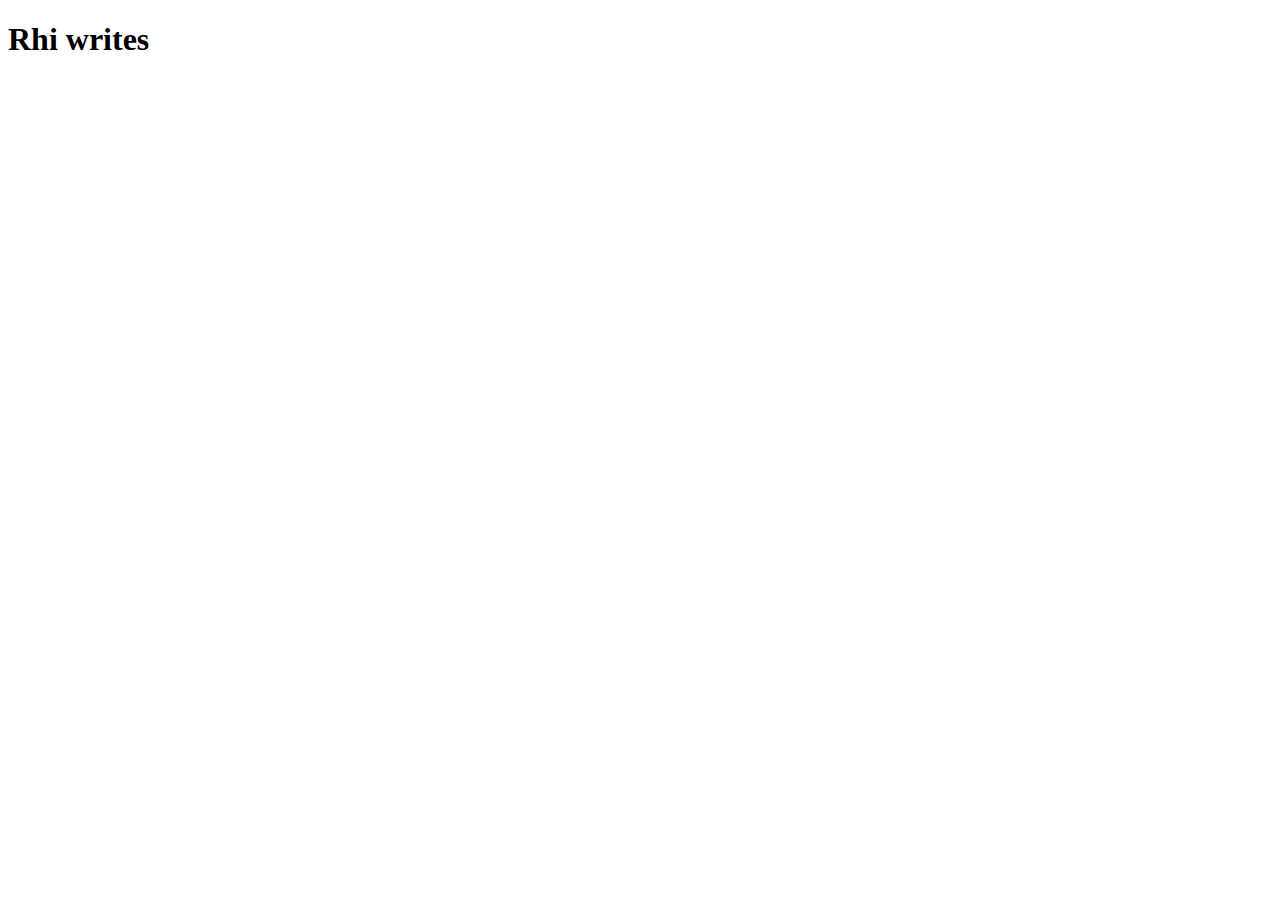
==== index.html @ cb9a830a "Create index.html" ====
<!DOCTYPE html>
<html>
    <head>
        <meta charset="UTF-8"/>
        <title>
            Rhi writes
        </title>
        <meta name="viewport" content="width=device-width, initial-scale=1.0"/>
        <link rel="stylesheet" type="text/css" href="styles.css"/>

    </head>
    <body>
        <main>
            <h1>Rhi writes</h1>
        </main>
    </body>

</html>
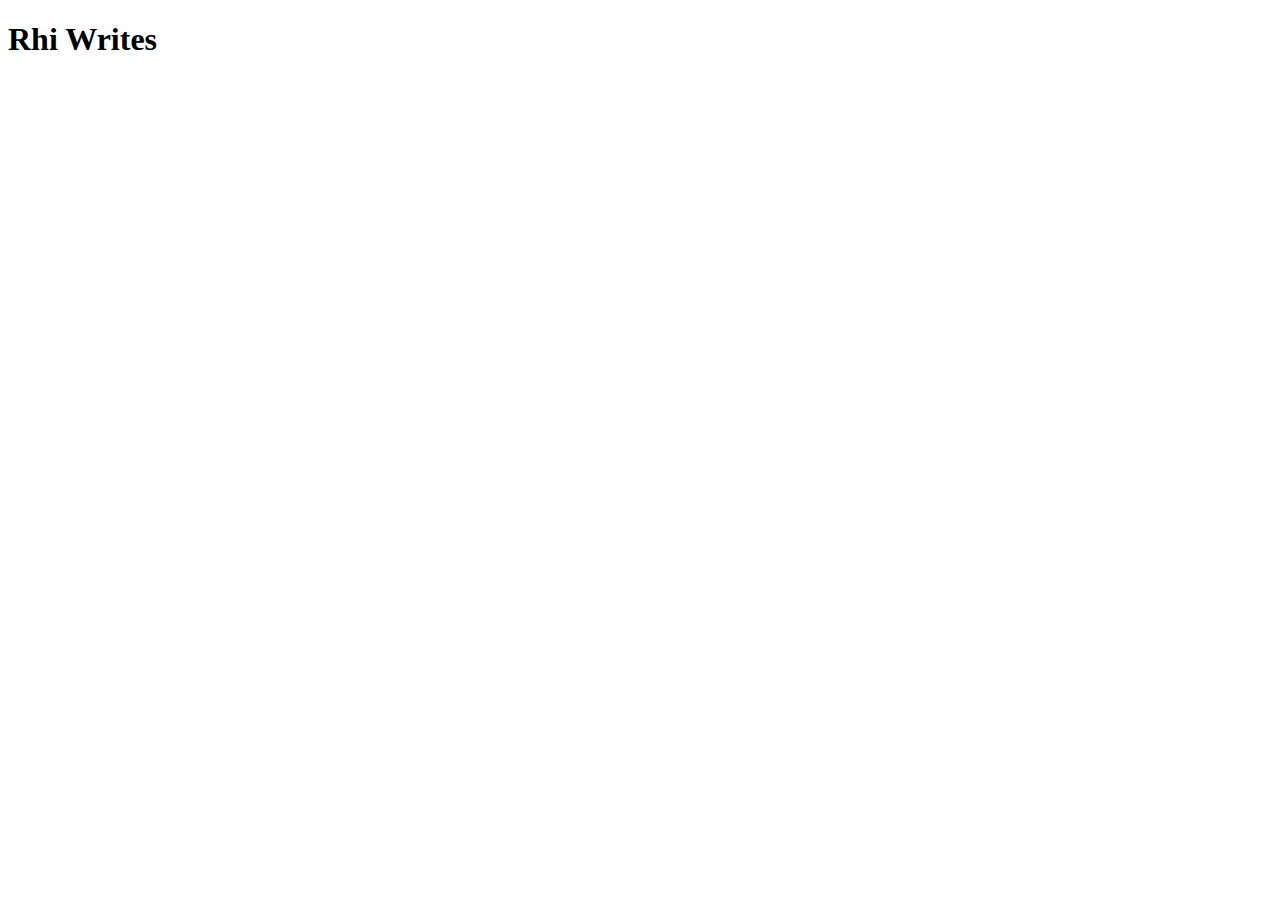
==== commit 110c723a: "Update index.html" ====
--- a/index.html
+++ b/index.html
@@ -11,8 +11,8 @@
     </head>
     <body>
         <main>
-            <h1>Rhi writes</h1>
+            <h1>Rhi Writes</h1>
         </main>
     </body>
 
-</html>+</html>
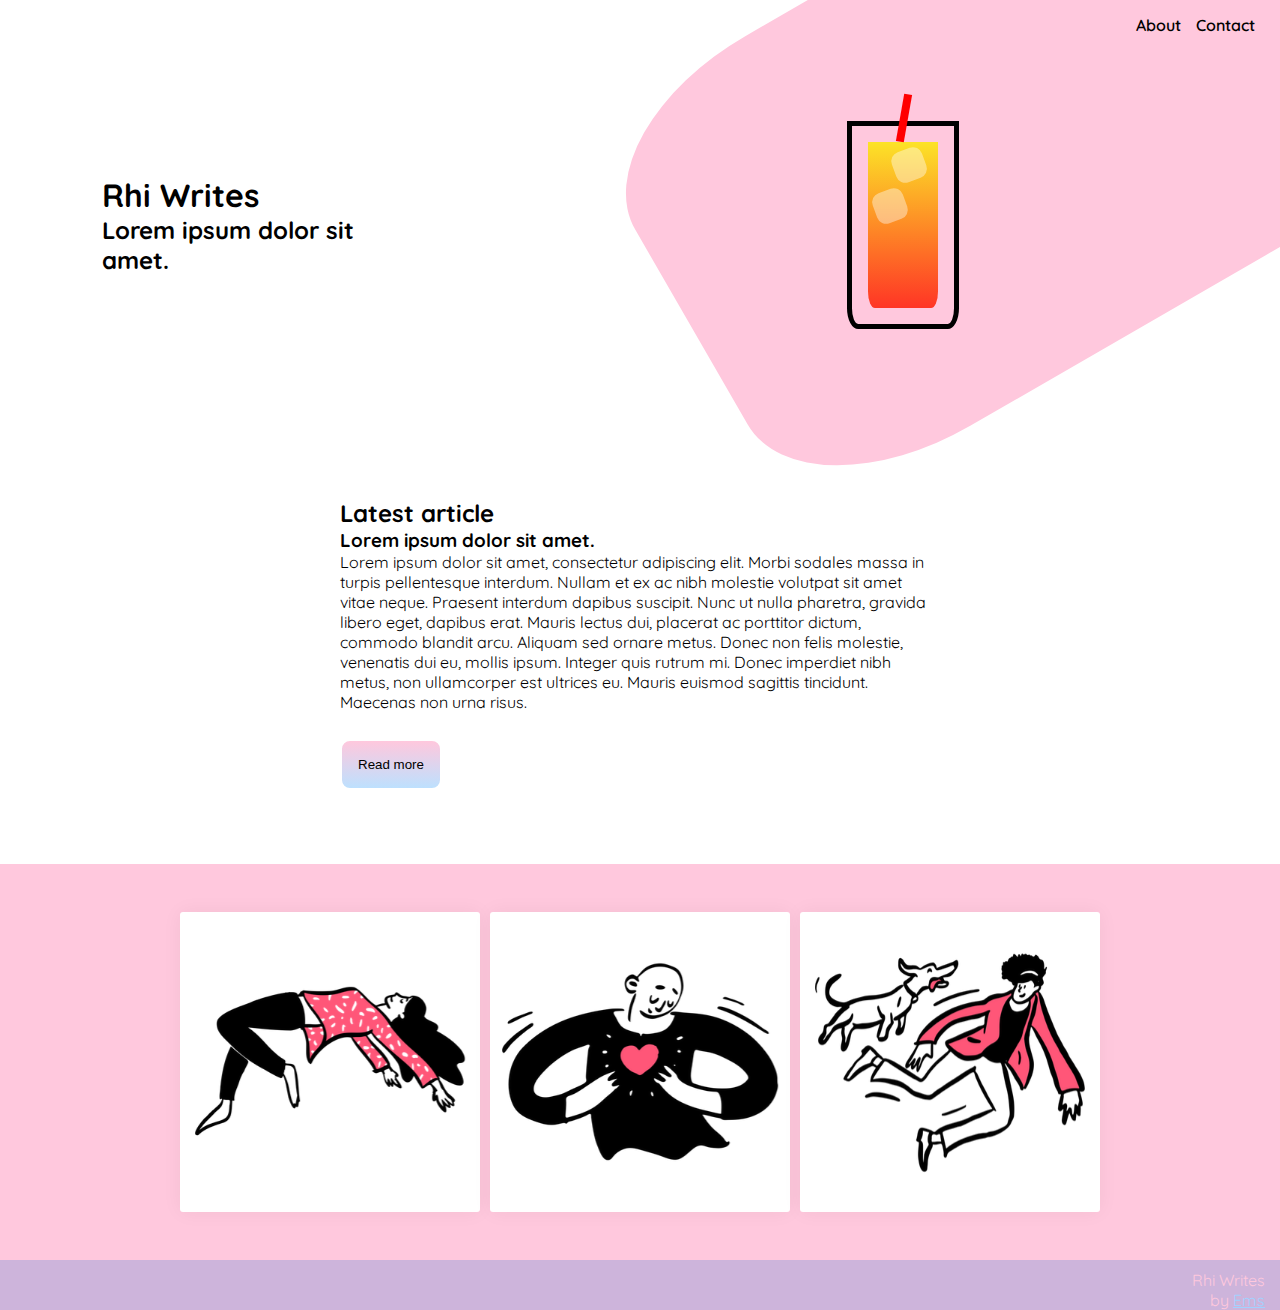
==== commit a6fc1afc: "Main page update" ====
--- a/index.html
+++ b/index.html
@@ -1,18 +1,94 @@
 <!DOCTYPE html>
-<html>
-    <head>
-        <meta charset="UTF-8"/>
-        <title>
-            Rhi writes
-        </title>
-        <meta name="viewport" content="width=device-width, initial-scale=1.0"/>
-        <link rel="stylesheet" type="text/css" href="styles.css"/>
+<html lang="en">
 
-    </head>
-    <body>
-        <main>
+<head>
+    <meta charset="UTF-8">
+    <meta http-equiv="X-UA-Compatible" content="IE=edge">
+    <meta name="viewport" content="width=device-width, initial-scale=1.0">
+    <title>Rhi writes</title>
+    <link rel="stylesheet" type="text/css" href="styles.css">
+    <link rel="preconnect" href="https://fonts.googleapis.com">
+    <link rel="preconnect" href="https://fonts.gstatic.com" crossorigin>
+    <link
+        href="https://fonts.googleapis.com/css2?family=Josefin+Sans:wght@100;200;300;400;500;600;700&family=Quicksand:wght@300;400;500;700&family=Roboto:wght@100;300;400;500;700;900&display=swap"
+        rel="stylesheet">
+    <meta name="description"
+        content="Nunc vel ante varius, pellentesque enim vel, tempor orci. Nunc magna tortor, dignissim nec aliquam non, sodales ac eros. Quisque in placerat diam vel. ">
+
+</head>
+
+<body>
+    <input id="toggle" type="checkbox">
+    <label for="toggle" class="hamburger">
+        <span class="top-bun"></span>
+        <span class="veggies"></span>
+        <span class="bottom-bun"></span>
+    </label>
+    <nav>
+        <ul>
+            <li><a href="about.html">About</a></li>
+            <li><a href="contact.html">Contact</a></li>
+        </ul>
+    </nav>
+    
+
+    <header>
+        <div class="right-content">
             <h1>Rhi Writes</h1>
-        </main>
-    </body>
+            <h2>Lorem ipsum dolor sit amet.</h2>
+        </div>
+        <div class="left-content">
+            <div class="glass">
+                <!-- From https://codepen.io/deeonwuli/pen/bGvbqgm -->
+                <div class="drink">
+                    <div class="straw"></div>
+                    <div class="ice"></div>
+                </div>
+            </div>
+            <div class="hero-bg"></div>
+        </div>
+    </header>
+    <article>
+        <h2>Latest article</h2>
+        <h3>Lorem ipsum dolor sit amet.</h3>
+        <p>Lorem ipsum dolor sit amet, consectetur adipiscing elit. Morbi sodales massa in turpis pellentesque interdum.
+            Nullam et ex ac nibh molestie volutpat sit amet vitae neque. Praesent interdum dapibus suscipit. Nunc ut
+            nulla pharetra, gravida libero eget, dapibus erat. Mauris lectus dui, placerat ac porttitor dictum, commodo
+            blandit arcu. Aliquam sed ornare metus. Donec non felis molestie, venenatis dui eu, mollis ipsum. Integer
+            quis rutrum mi. Donec imperdiet nibh metus, non ullamcorper est ultrices eu. Mauris euismod sagittis
+            tincidunt. Maecenas non urna risus. </p>
+        <a href="#"><button type="button" class="read-more">Read more</button></a>
+    </article>
+    <section class="blog-tiles">
+        <div class="tile"><a href="#">
+                <img class="tile-img" src="img/levitate.png" alt="Lorem ipsum dolor sit amet">
+                <div class="tile-info">
+                    <span>Lorem ipsum dolor sit amet.</span>
+                    <span>Lorem ipsum dolor sit amet, consectetur adipiscing elit. Sed interdum.</span>
+                </div>
+            </a>
+        </div>
+        <div class="tile"><a href="#">
+                <img class="tile-img" src="img/loving.png" alt="Lorem ipsum dolor sit amet">
+                <div class="tile-info">
+                    <span>Lorem ipsum dolor sit amet.</span>
+                    <span>Lorem ipsum dolor sit amet, consectetur adipiscing elit. Sed interdum.</span>
+                </div>
+            </a>
+        </div>
+        <div class="tile"><a href="#">
+                <img class="tile-img" src="img/playing.png" alt="Lorem ipsum dolor sit amet">
+                <div class="tile-info">
+                    <span>Lorem ipsum dolor sit amet.</span>
+                    <span>Lorem ipsum dolor sit amet, consectetur adipiscing elit. Sed interdum.</span>
+                </div>
+            </a>
+        </div>
+    </section>
+    <footer>
+        <p>Rhi Writes</p>
+        <p>by <a href="#" target="_blank">Ems</a></p>
+    </footer>
+</body>
 
-</html>
+</html>--- a/styles.css
+++ b/styles.css
@@ -0,0 +1,369 @@
+:root {
+    --primary: #a2d2ff;
+    --secondary: #bde0fe;
+    --third: #ffafcc;
+    --light: #ffc8dd;
+    --dark: #cdb4db;
+}
+
+* {
+    box-sizing: border-box;
+    padding: 0;
+    margin: 0;
+}
+
+body {
+    font-family: 'Quicksand', 'Josefin Sans', sans-serif;
+    overflow-y: auto;
+    overflow-x: hidden;
+}
+
+nav {
+    position: absolute;
+    top: 0;
+    height: 50px;
+    width: 100%;
+    display: flex;
+    justify-content: flex-end;
+    align-items: center;
+}
+
+nav ul {
+    display: flex;
+    flex-direction: row;
+    padding: 10px;
+}
+
+nav ul li {
+    list-style: none;
+    padding-right: 15px;
+}
+
+nav ul li a {
+    text-decoration: none;
+    color: black;
+    font-weight: 600;
+}
+
+nav ul li a:hover {
+    cursor: pointer;
+    color: var(--primary);
+}
+
+#toggle {
+    display: none;
+}
+
+header {
+    height: 50vh;
+    width: 100vw;
+    display: flex;
+    flex-direction: row;
+    overflow: hidden;
+}
+
+.right-content {
+    display: block;
+    margin: auto;
+    padding: 8%;
+    align-self: center;
+}
+
+.left-content {
+    display: flex;
+    justify-content: center;
+    align-items: center;
+    height: 50vh;
+    width: 60%;
+}
+
+.hero-bg {
+    background-color: var(--light);
+    position: absolute;
+    height: 50vh;
+    width: 60vw;
+    transform: rotate(-30deg);
+    border-radius: 25%;
+    z-index: -1;
+    top: -10%;
+    right: -10%;
+}
+
+/* From https://codepen.io/deeonwuli/pen/bGvbqgm */
+.glass {
+    width: 7rem;
+    height: 13rem;
+    border: 0.35rem solid black;
+    border-radius: 0 0 10% 10%;
+    padding: 1rem;
+    position: relative;
+}
+
+.drink {
+    width: 100%;
+    height: 100%;
+    background: linear-gradient(#FCE327, #FF3525);
+    border-radius: 0 0 10% 10%;
+}
+
+.straw {
+    width: 0.5rem;
+    height: 3rem;
+    background: red;
+    position: relative;
+    top: -3rem;
+    left: 2rem;
+    transform: rotate(10deg);
+}
+
+.straw:before,
+.straw:after {
+    content: " ";
+    position: relative;
+    background-color: red;
+    width: 0.5rem;
+}
+
+.straw:before {
+    height: 3rem;
+    top: -2.65rem;
+    left: 2.7rem;
+    transform: rotate(30deg);
+}
+
+.straw:after {
+    height: 3.5rem;
+    top: -2.3rem;
+    left: 2rem;
+}
+
+.ice {
+    width: 2rem;
+    height: 2rem;
+    left: 9%;
+    background: #fff;
+    opacity: 40%;
+    border-radius: 30%;
+    transform: rotate(250deg);
+    position: relative;
+    box-shadow: 2rem 2rem #fff;
+}
+
+.ice:before,
+.ice:after {
+    content: "";
+    position: relative;
+    width: 2rem;
+    height: 2rem;
+    background: red;
+    border-radius: 30%;
+}
+
+.ice:before {
+    transform: rotate(30deg);
+}
+
+.ice:after {
+    transform: rotate(230deg);
+}
+
+article {
+    max-width: 600px;
+    width: 80%;
+    margin: auto;
+    padding-top: 3em;
+    padding-bottom: 3em;
+}
+
+button {
+    margin: 2em 0 2em 0;
+    padding: 1.2em;
+    text-align: center;
+    border: 2px solid white;
+    border-radius: 10px;
+    background-image: linear-gradient(var(--light), var(--secondary));
+    transition: all 0.1s;
+}
+
+button:hover {
+    background-image: linear-gradient(var(--secondary), var(--third));
+    color: var(--light);
+    cursor: pointer;
+}
+
+/* Model based on https://codepen.io/taohuh/pen/yKpjGm */
+.blog-tiles {
+    display: flex;
+    flex-flow: row wrap;
+    justify-content: center;
+    gap: 10px;
+    background-color: var(--light);
+    padding-top: 3em;
+    padding-bottom: 3em;
+}
+
+.tile {
+    min-width: 200px;
+    width: 25%;
+    max-width: 300px;
+    height: 300px;
+    background-color: white;
+    border-radius: 3px;
+    box-shadow: 0 0 20px rgba(0, 0, 0, .05);
+    position: relative;
+    display: flex;
+    flex-direction: column;
+    justify-content: center;
+
+    cursor: pointer;
+    overflow: hidden;
+}
+
+.tile::after {
+    background: linear-gradient(to bottom, rgba(0, 0, 0, 0) 0%, var(--dark) 100%);
+    content: " ";
+    height: 60%;
+    width: 100%;
+    position: absolute;
+    bottom: -150px;
+    opacity: 0;
+    transition: all 0.53s ease-in-out;
+}
+
+.tile:hover::after {
+    opacity: 1;
+    bottom: 0;
+}
+
+.tile-img {
+    /* object-fit: contain; */
+    display: block;
+    width: 100%;
+    backface-visibility: hidden;
+}
+
+.tile-info {
+    position: absolute;
+    z-index: 3;
+    bottom: 0;
+    left: 0;
+    padding: 5%;
+    font-size: 0.75rem;
+    padding: 13px;
+    line-height: 1.2;
+}
+
+.tile-info span {
+    opacity: 0;
+    position: relative;
+    display: block;
+    bottom: -150px;
+    color: #fff;
+    transition: all 0.3s ease-in-out;
+}
+
+.tile-info span:first-of-type {
+    font-size: large;
+    font-weight: 600;
+    transition-delay: 0.15s;
+}
+
+.tile-info span:last-of-type {
+    transition-delay: 0.25s;
+}
+
+.tile:hover .tile-info span {
+    opacity: 1;
+    bottom: 0;
+
+}
+
+footer {
+    position: absolute;
+    width: 100vw;
+    height: 50px;
+    background-color: var(--dark);
+    color: var(--light);
+    text-align: right;
+    padding: 10px 15px 40px;
+    margin-bottom: 10px;
+}
+
+footer p a {
+    color: var(--primary);
+}
+
+footer p a:hover {
+    color: var(--secondary);
+}
+
+@media only screen and (max-width:680px) {
+    .hamburger {
+        position: absolute;
+        top: 1em;
+        right: 5%;
+        z-index: 5;
+        height: 30px;
+        width: 1.5em;
+    }
+
+    .hamburger span {
+        display: block;
+        position: relative;
+        width: 100%;
+        height: 4px;
+        border-radius: 3px;
+        background-color: black;
+        margin-top: 4px;
+        transition: all 0.3s ease-in-out;
+    }
+
+    #toggle:checked+.hamburger .top-bun {
+        transform: rotate(-45deg);
+        margin-top: 10px;
+    }
+
+    #toggle:checked+.hamburger .bottom-bun {
+        transform: rotate(45deg);
+        opacity: 0;
+    }
+
+    #toggle:checked+.hamburger .veggies {
+        transform: rotate(45deg);
+        margin-top: -4px;
+    }
+
+    nav {
+        position: fixed;
+        z-index: 4;
+        width: 100%;
+        height: 100vh;
+        background-color: var(--light);
+        
+        transition: opacity 0.3s ease-in-out;
+        transform: scale(0);
+        opacity: 0;
+    }
+    #toggle:checked ~ nav {
+        opacity: 1;
+        transform: scale(1);
+    }
+
+    nav ul {
+        display: flex;
+        flex-direction: column;
+        position: absolute;
+        left: 20%;
+    }
+
+    nav ul li {
+        position: relative;
+        font-size: 2em;
+        display: block;
+        line-height: 1.5em;
+    }
+
+    .tile {
+        height: 200px;
+    }
+}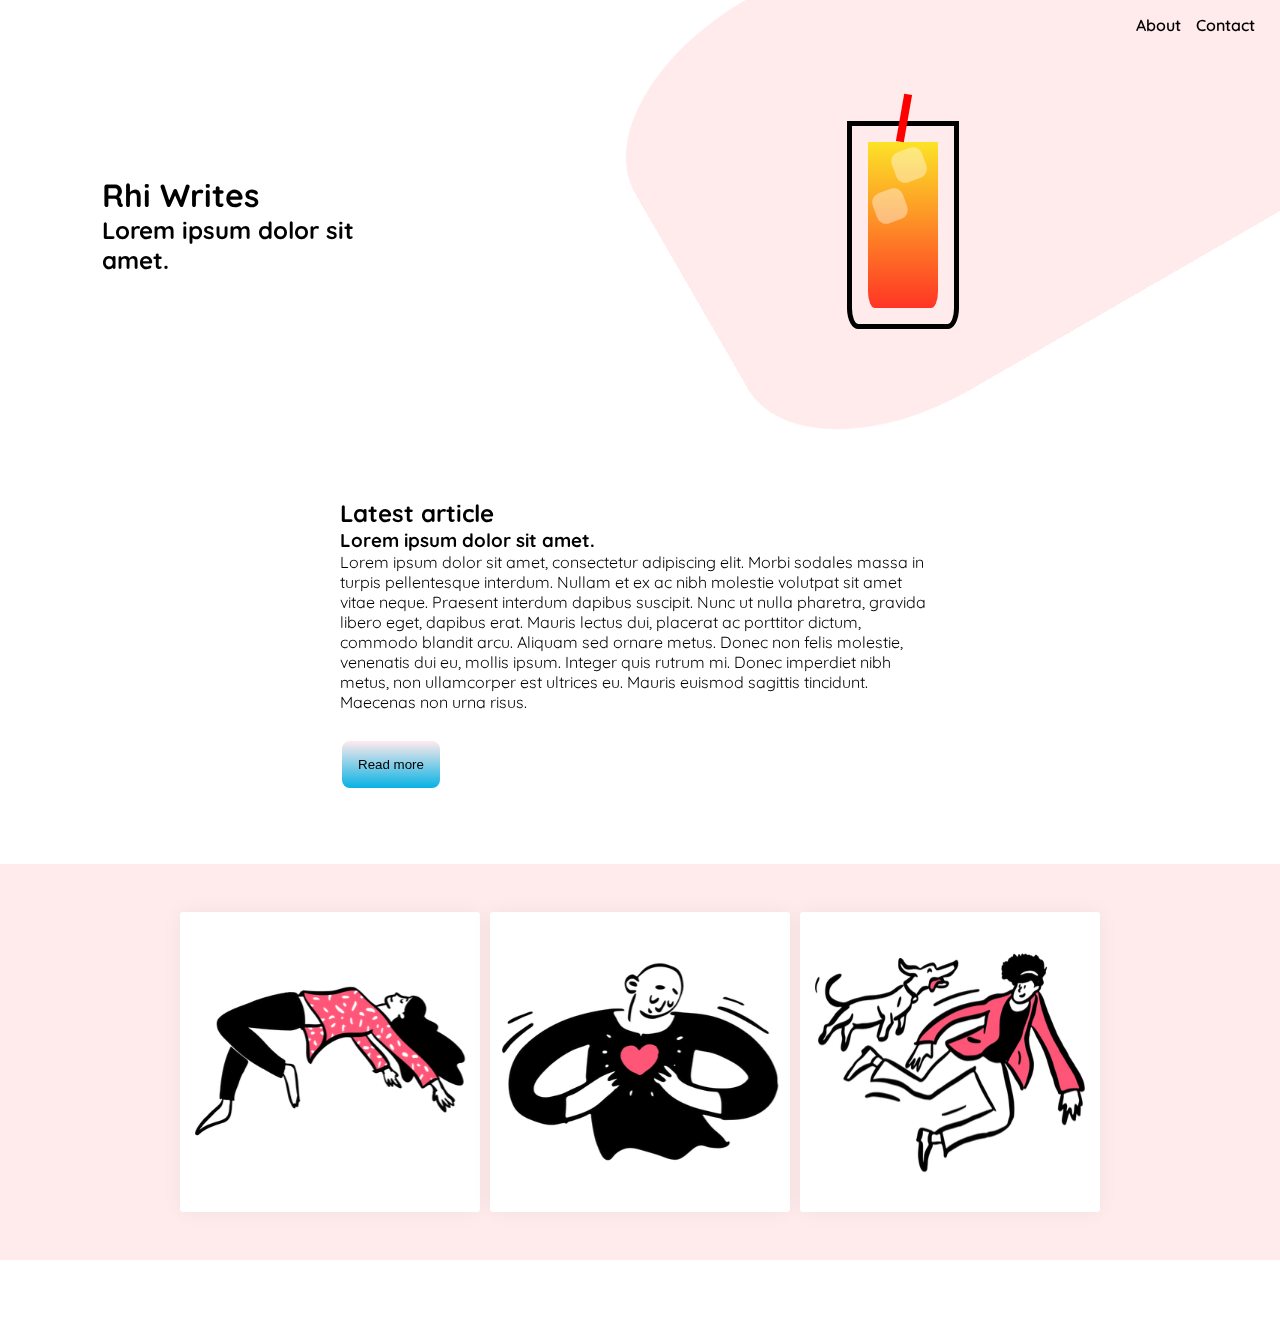
==== commit d0f6c44c: "Better mobile responsiveness" ====
--- a/index.html
+++ b/index.html
@@ -30,7 +30,7 @@
             <li><a href="contact.html">Contact</a></li>
         </ul>
     </nav>
-    
+
 
     <header>
         <div class="right-content">
@@ -87,8 +87,8 @@
     </section>
     <footer>
         <p>Rhi Writes</p>
-        <p>by <a href="#" target="_blank">Ems</a></p>
+        <p>by <a href="https://github.com/egraille" target="_blank">Ems</a></p>
     </footer>
 </body>
 
-</html>+</html>
--- a/styles.css
+++ b/styles.css
@@ -1,9 +1,9 @@
 :root {
-    --primary: #a2d2ff;
-    --secondary: #bde0fe;
-    --third: #ffafcc;
-    --light: #ffc8dd;
-    --dark: #cdb4db;
+    --primary: #F85A3E;
+    --secondary: #08B2E3;
+    --third: #870058;
+    --light: #FFEAEC;
+    --dark: #094074;
 }
 
 * {
@@ -11,11 +11,14 @@
     padding: 0;
     margin: 0;
 }
-
+html {
+    overflow-x: hidden;
+}
 body {
     font-family: 'Quicksand', 'Josefin Sans', sans-serif;
     overflow-y: auto;
     overflow-x: hidden;
+    position: relative;
 }
 
 nav {
@@ -181,12 +184,12 @@
     text-align: center;
     border: 2px solid white;
     border-radius: 10px;
-    background-image: linear-gradient(var(--light), var(--secondary));
-    transition: all 0.1s;
+    background: linear-gradient(var(--light), var(--secondary));
+    transition: all 0.05s;
 }
 
 button:hover {
-    background-image: linear-gradient(var(--secondary), var(--third));
+    background: linear-gradient(var(--secondary), var(--third));
     color: var(--light);
     cursor: pointer;
 }
@@ -275,18 +278,19 @@
 .tile:hover .tile-info span {
     opacity: 1;
     bottom: 0;
-
 }
 
 footer {
     position: absolute;
     width: 100vw;
-    height: 50px;
-    background-color: var(--dark);
-    color: var(--light);
-    text-align: right;
-    padding: 10px 15px 40px;
+    height: 70px;
+    background-color: var(--light);
+    color: var(--dark);
+    padding: 10px 20px 40px;
     margin-bottom: 10px;
+    display: flex;
+    flex-direction: column;
+    align-items: flex-end;
 }
 
 footer p a {
@@ -340,7 +344,7 @@
         height: 100vh;
         background-color: var(--light);
         
-        transition: opacity 0.3s ease-in-out;
+        transition: opacity 0.3s ease-out;
         transform: scale(0);
         opacity: 0;
     }
@@ -366,4 +370,22 @@
     .tile {
         height: 200px;
     }
+
+    .tile-info span:first-of-type {
+        font-size: large;
+        font-weight: 600;
+        transition-delay: 0.15s;
+        bottom: -50px;
+        color: var(--third);
+        background-color: var(--light);
+        border-radius: 5px;
+        opacity: 0.7;
+        transition: all 0.3s ease-in-out 0.15s;
+    }
+
+    .tile:hover .tile-info span:first-of-type {
+        color: #fff;
+        bottom: 0;
+        background-color: rgba(0, 0, 0, 0);
+    }
 }